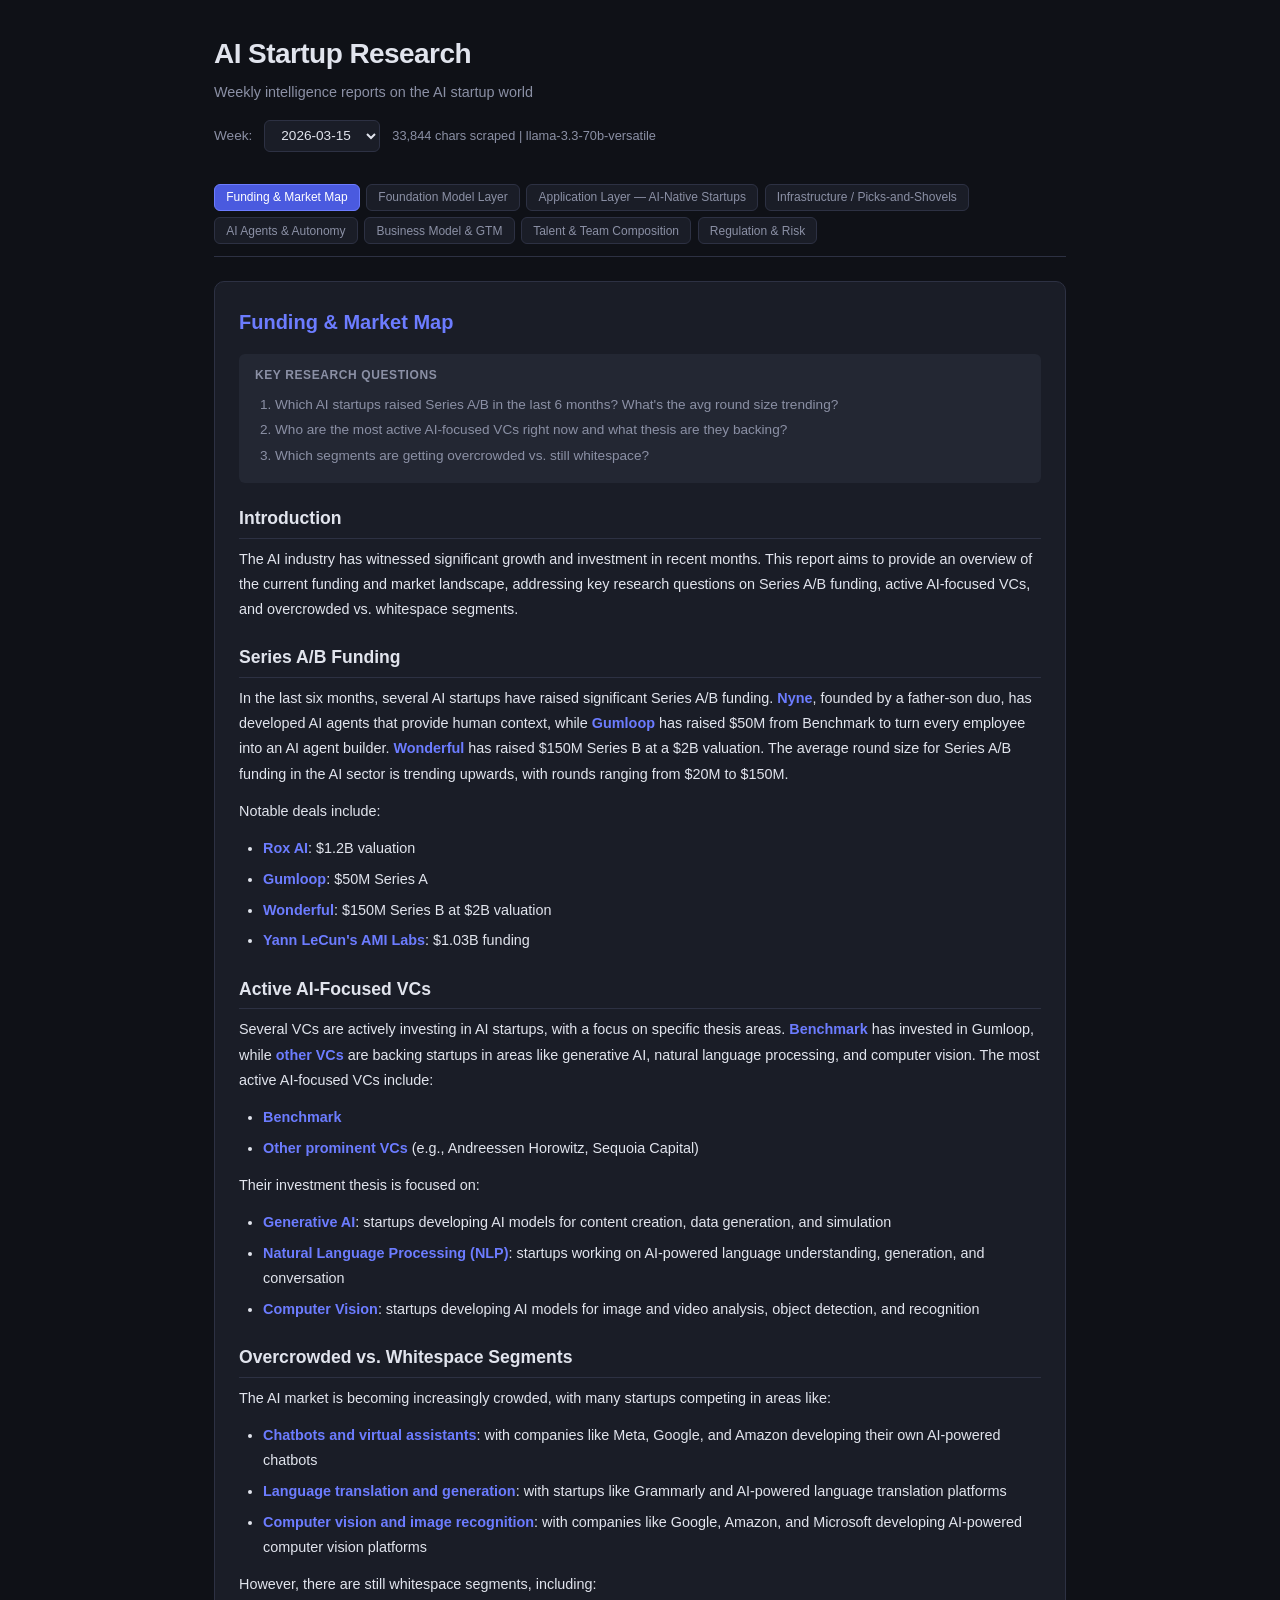
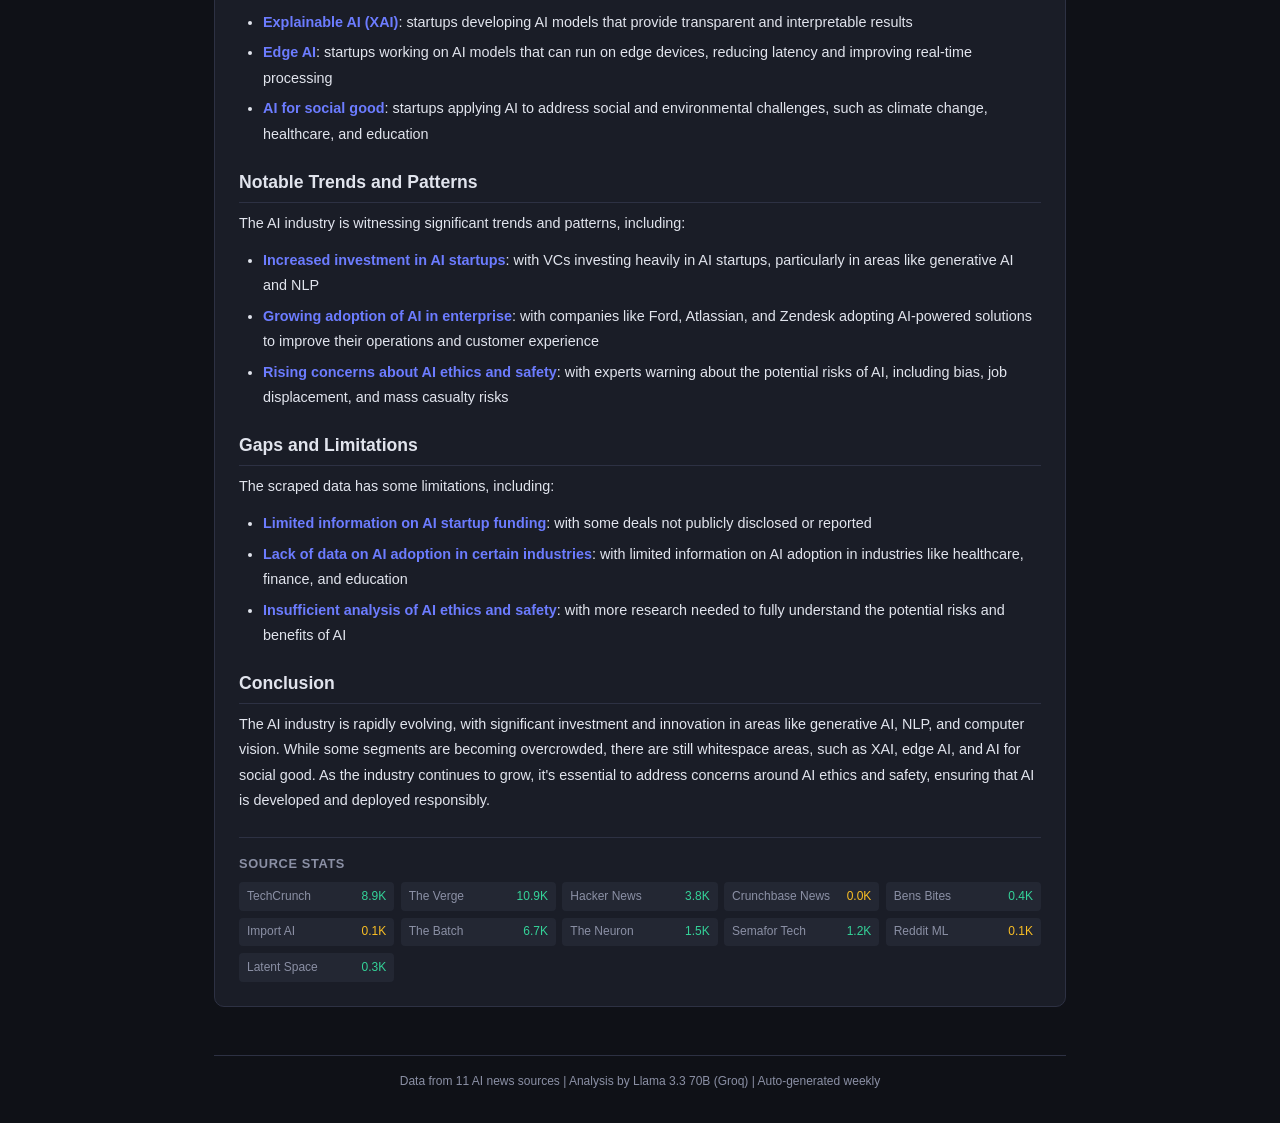
==== docs/index.html @ 16849478 "Initial commit: AI Startup Research weekly intelligence tool - Playwright scraper (11 AI news source" ====
<!DOCTYPE html>
<html lang="en">
<head>
    <meta charset="UTF-8">
    <meta name="viewport" content="width=device-width, initial-scale=1.0">
    <title>AI Startup Research Weekly</title>
    <link rel="stylesheet" href="style.css">
</head>
<body>
    <div class="container">
        <header>
            <h1>AI Startup Research</h1>
            <p class="subtitle">Weekly intelligence reports on the AI startup world</p>
            <div class="week-selector">
                <label for="week-select">Week:</label>
                <select id="week-select"></select>
                <span id="meta-info" class="meta"></span>
            </div>
        </header>

        <nav id="topic-tabs" class="tabs"></nav>

        <main id="report-content">
            <div class="loading">Loading reports...</div>
        </main>

        <footer>
            <p>Data from 11 AI news sources | Analysis by Llama 3.3 70B (Groq) | Auto-generated weekly</p>
        </footer>
    </div>

    <script src="app.js"></script>
</body>
</html>
---- docs/style.css ----
/* ── Reset & Base ── */
*, *::before, *::after { box-sizing: border-box; margin: 0; padding: 0; }

:root {
    --bg: #0f1117;
    --surface: #1a1d27;
    --surface2: #232733;
    --border: #2d3143;
    --text: #e1e4ed;
    --text2: #8b90a5;
    --accent: #6c7cff;
    --accent2: #4a5adf;
    --green: #34d399;
    --yellow: #fbbf24;
    --red: #f87171;
}

body {
    font-family: -apple-system, BlinkMacSystemFont, "Segoe UI", Roboto, sans-serif;
    background: var(--bg);
    color: var(--text);
    line-height: 1.6;
    min-height: 100vh;
}

.container {
    max-width: 900px;
    margin: 0 auto;
    padding: 2rem 1.5rem;
}

/* ── Header ── */
header {
    margin-bottom: 2rem;
}

h1 {
    font-size: 1.75rem;
    font-weight: 700;
    letter-spacing: -0.02em;
}

.subtitle {
    color: var(--text2);
    font-size: 0.9rem;
    margin-top: 0.25rem;
}

.week-selector {
    margin-top: 1rem;
    display: flex;
    align-items: center;
    gap: 0.75rem;
}

.week-selector label {
    color: var(--text2);
    font-size: 0.85rem;
}

#week-select {
    background: var(--surface);
    color: var(--text);
    border: 1px solid var(--border);
    border-radius: 6px;
    padding: 0.4rem 0.75rem;
    font-size: 0.85rem;
    cursor: pointer;
}

.meta {
    color: var(--text2);
    font-size: 0.8rem;
}

/* ── Tabs ── */
.tabs {
    display: flex;
    flex-wrap: wrap;
    gap: 0.4rem;
    margin-bottom: 1.5rem;
    border-bottom: 1px solid var(--border);
    padding-bottom: 0.75rem;
}

.tab {
    background: var(--surface);
    border: 1px solid var(--border);
    border-radius: 6px;
    padding: 0.35rem 0.7rem;
    font-size: 0.75rem;
    color: var(--text2);
    cursor: pointer;
    transition: all 0.15s;
}

.tab:hover {
    border-color: var(--accent);
    color: var(--text);
}

.tab.active {
    background: var(--accent2);
    border-color: var(--accent);
    color: #fff;
}

/* ── Report Content ── */
.loading {
    text-align: center;
    color: var(--text2);
    padding: 3rem;
}

.report {
    background: var(--surface);
    border: 1px solid var(--border);
    border-radius: 10px;
    padding: 1.5rem;
    animation: fadeIn 0.2s ease;
}

@keyframes fadeIn {
    from { opacity: 0; transform: translateY(4px); }
    to { opacity: 1; transform: translateY(0); }
}

.report-title {
    font-size: 1.25rem;
    font-weight: 600;
    margin-bottom: 1rem;
    color: var(--accent);
}

.questions {
    background: var(--surface2);
    border-radius: 6px;
    padding: 0.75rem 1rem;
    margin-bottom: 1.25rem;
}

.questions h3 {
    font-size: 0.75rem;
    text-transform: uppercase;
    letter-spacing: 0.05em;
    color: var(--text2);
    margin-bottom: 0.5rem;
}

.questions ol {
    padding-left: 1.25rem;
    font-size: 0.85rem;
    color: var(--text2);
}

.questions li {
    margin-bottom: 0.25rem;
}

.analysis {
    font-size: 0.9rem;
    line-height: 1.75;
}

.analysis h2 {
    font-size: 1.1rem;
    font-weight: 600;
    margin-top: 1.25rem;
    margin-bottom: 0.5rem;
    color: var(--text);
    border-bottom: 1px solid var(--border);
    padding-bottom: 0.25rem;
}

.analysis h3 {
    font-size: 0.95rem;
    font-weight: 600;
    margin-top: 1rem;
    margin-bottom: 0.4rem;
}

.analysis p {
    margin-bottom: 0.75rem;
    color: var(--text);
}

.analysis ul, .analysis ol {
    padding-left: 1.5rem;
    margin-bottom: 0.75rem;
}

.analysis li {
    margin-bottom: 0.35rem;
}

.analysis strong {
    color: var(--accent);
    font-weight: 600;
}

.analysis code {
    background: var(--surface2);
    padding: 0.15rem 0.35rem;
    border-radius: 3px;
    font-size: 0.85em;
}

/* ── Scrape Stats ── */
.stats {
    margin-top: 1.5rem;
    padding-top: 1rem;
    border-top: 1px solid var(--border);
}

.stats h3 {
    font-size: 0.8rem;
    text-transform: uppercase;
    letter-spacing: 0.05em;
    color: var(--text2);
    margin-bottom: 0.5rem;
}

.stats-grid {
    display: grid;
    grid-template-columns: repeat(auto-fill, minmax(140px, 1fr));
    gap: 0.4rem;
}

.stat-item {
    font-size: 0.75rem;
    padding: 0.3rem 0.5rem;
    background: var(--surface2);
    border-radius: 4px;
    display: flex;
    justify-content: space-between;
}

.stat-name { color: var(--text2); }
.stat-ok { color: var(--green); }
.stat-thin { color: var(--yellow); }

/* ── Footer ── */
footer {
    margin-top: 3rem;
    padding-top: 1rem;
    border-top: 1px solid var(--border);
    text-align: center;
}

footer p {
    font-size: 0.75rem;
    color: var(--text2);
}

/* ── Responsive ── */
@media (max-width: 600px) {
    .container { padding: 1rem; }
    h1 { font-size: 1.35rem; }
    .tabs { gap: 0.3rem; }
    .tab { font-size: 0.65rem; padding: 0.25rem 0.5rem; }
    .report { padding: 1rem; }
}

/* ── Print ── */
@media print {
    body { background: #fff; color: #111; }
    .container { max-width: 100%; }
    .tabs, .week-selector, footer { display: none; }
    .report { border: none; padding: 0; }
    .analysis strong { color: #111; }
}
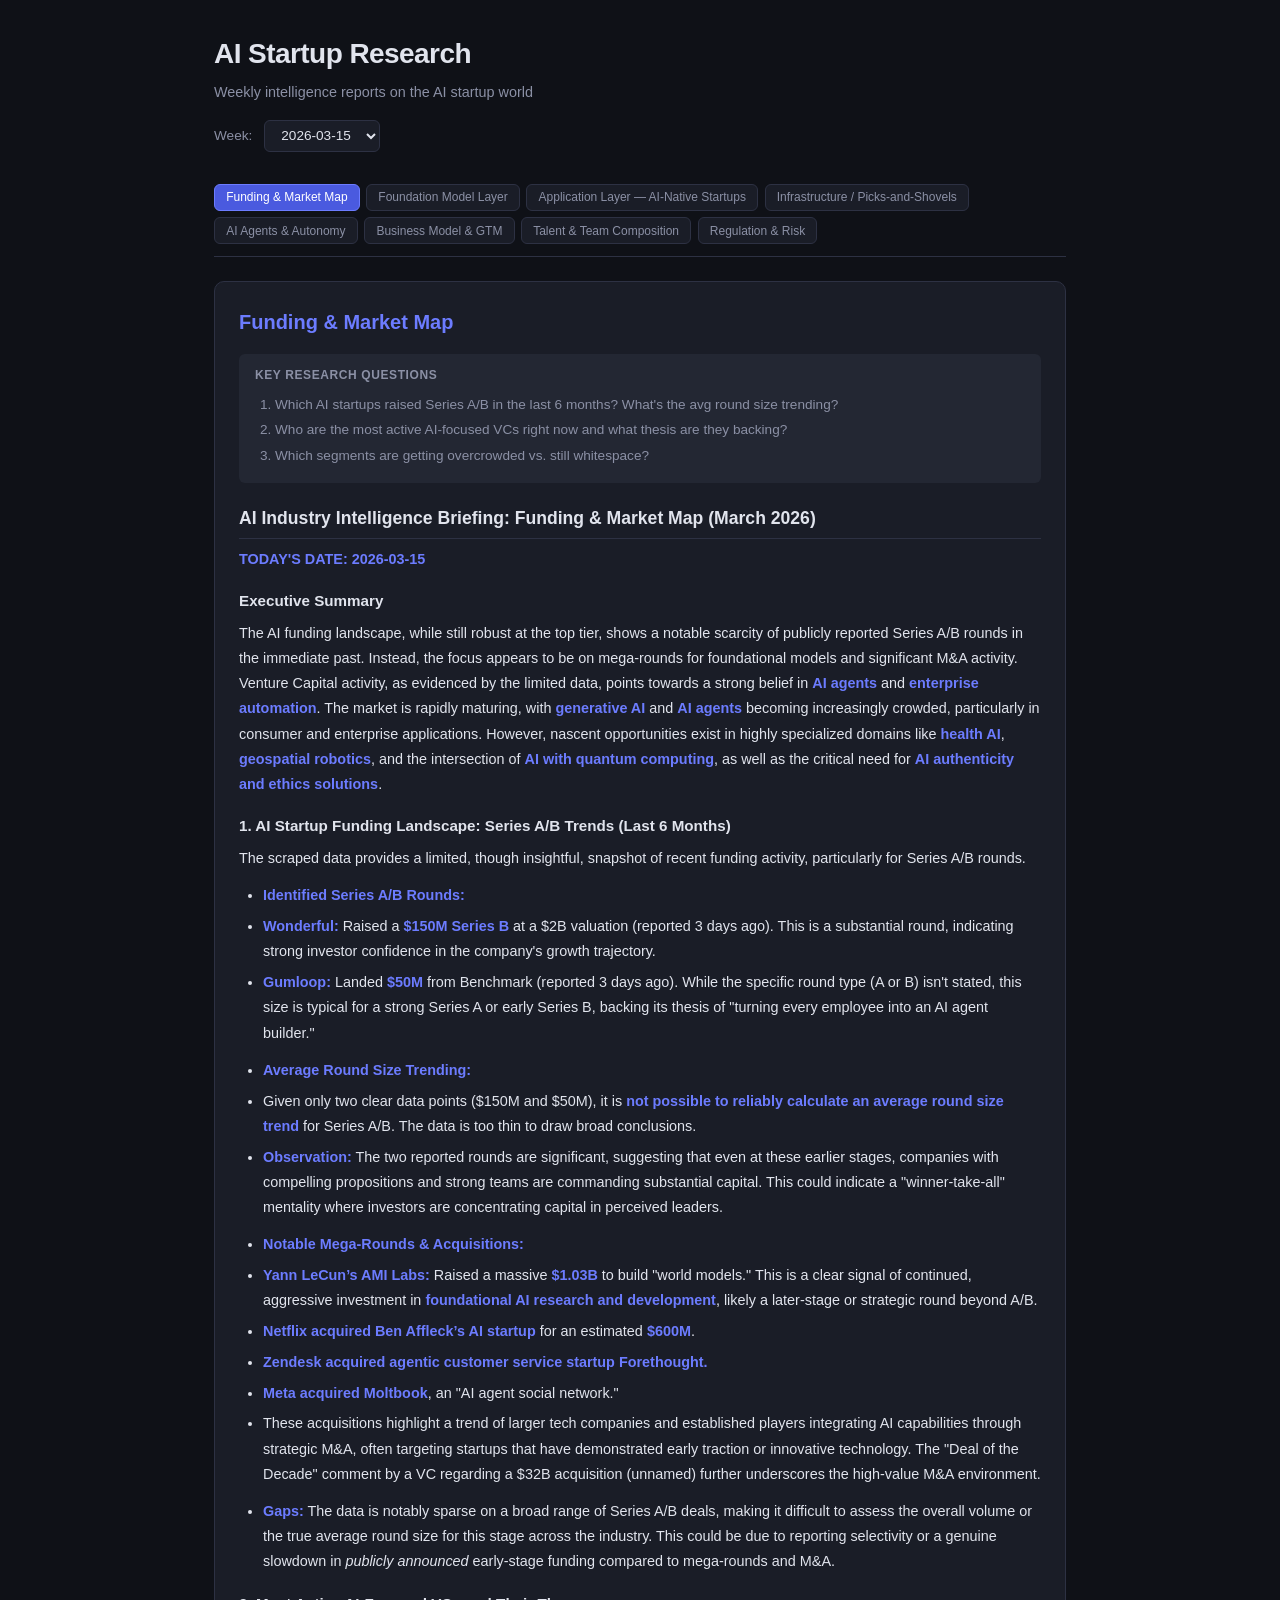
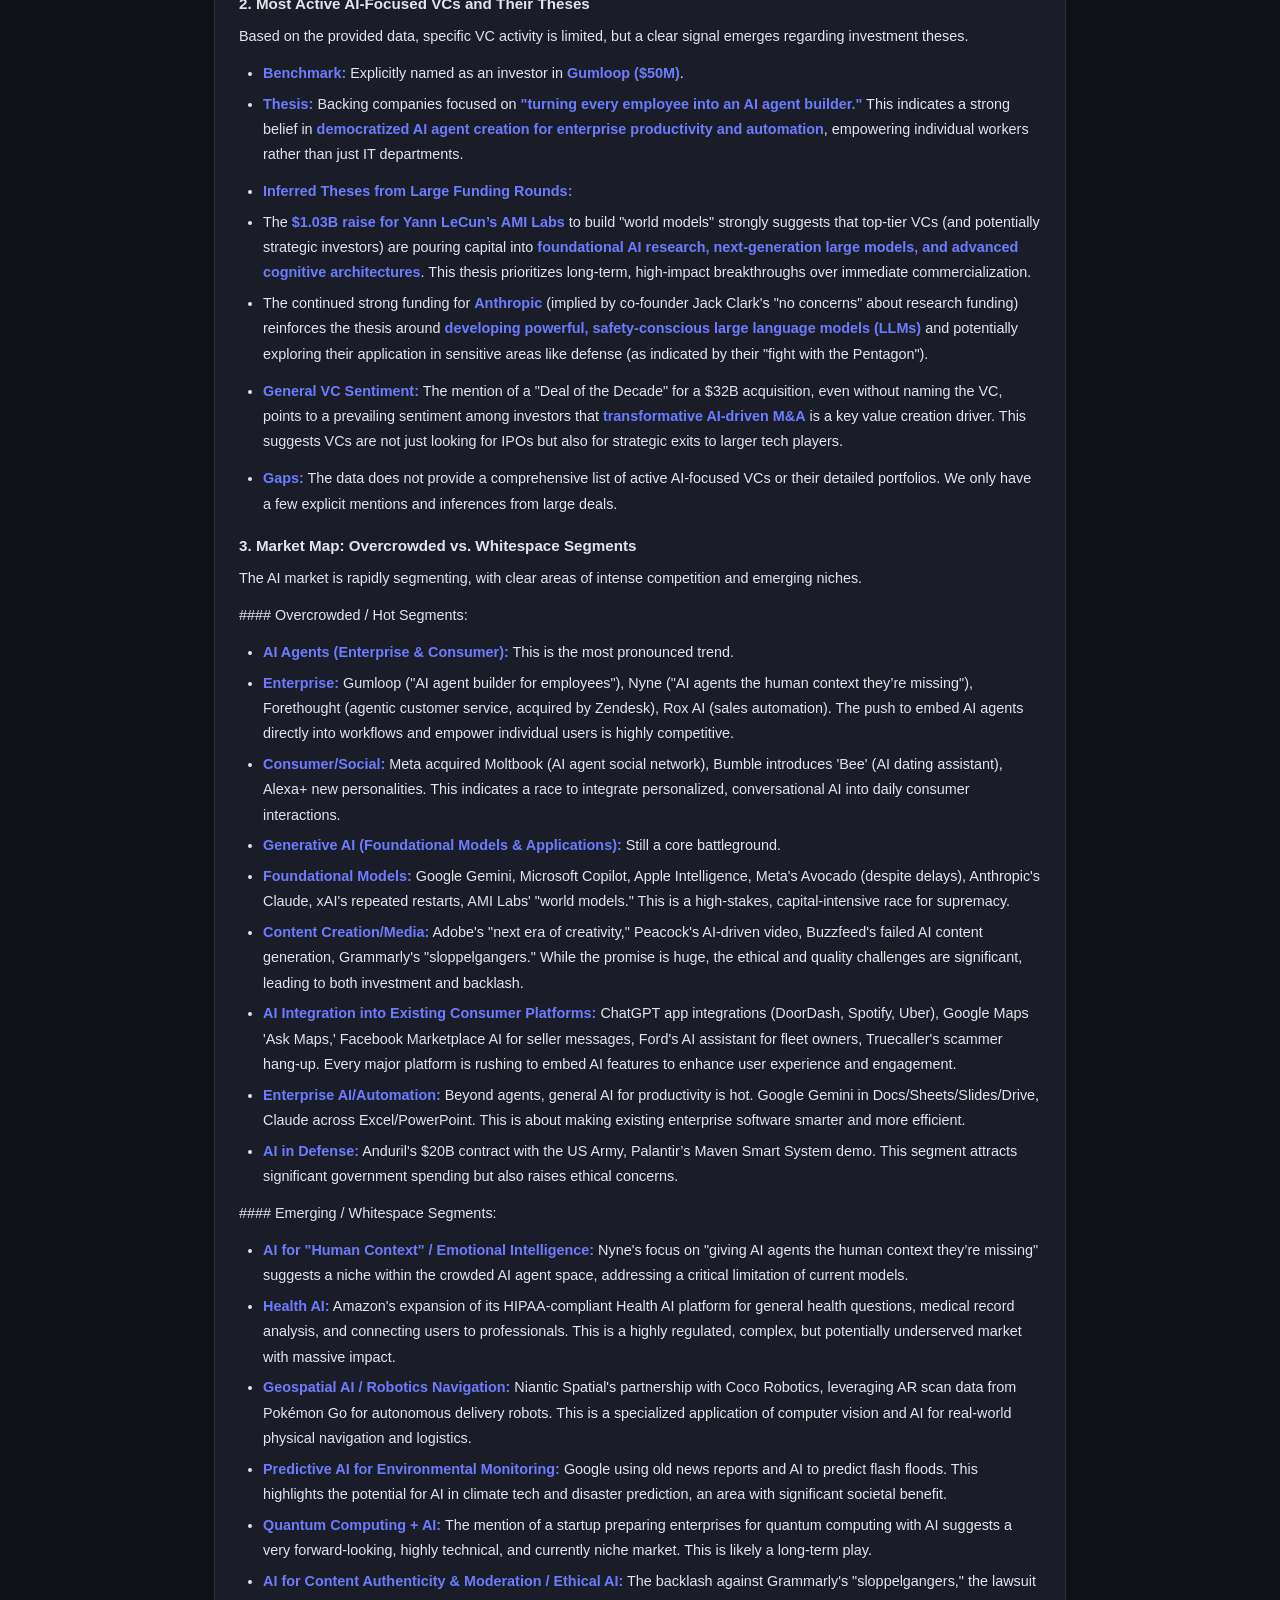
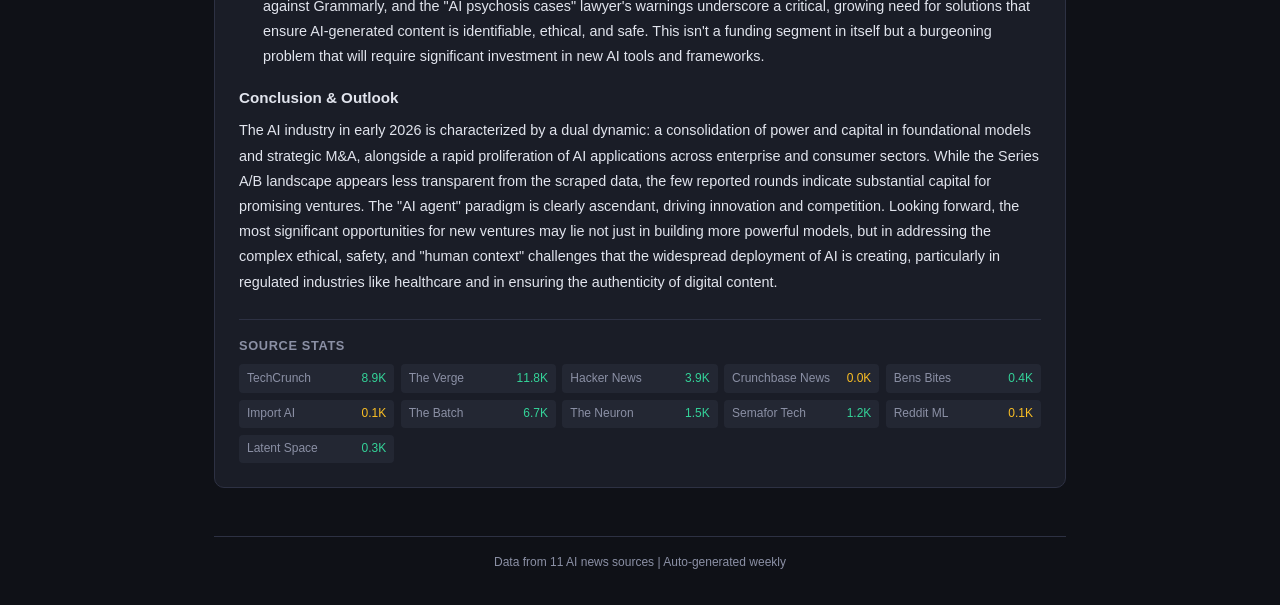
==== commit 2755ded8: "Add avatar favicon, remove model names from UI - Custom cartoon avatar as favicon (32x32 PNG + 180x1" ====
--- a/docs/index.html
+++ b/docs/index.html
@@ -4,6 +4,8 @@
     <meta charset="UTF-8">
     <meta name="viewport" content="width=device-width, initial-scale=1.0">
     <title>AI Startup Research Weekly</title>
+    <link rel="icon" type="image/png" sizes="32x32" href="favicon.png">
+    <link rel="apple-touch-icon" sizes="180x180" href="apple-touch-icon.png">
     <link rel="stylesheet" href="style.css">
 </head>
 <body>
@@ -14,7 +16,6 @@
             <div class="week-selector">
                 <label for="week-select">Week:</label>
                 <select id="week-select"></select>
-                <span id="meta-info" class="meta"></span>
             </div>
         </header>
 
@@ -25,7 +26,7 @@
         </main>
 
         <footer>
-            <p>Data from 11 AI news sources | Analysis by Llama 3.3 70B (Groq) | Auto-generated weekly</p>
+            <p>Data from 11 AI news sources | Auto-generated weekly</p>
         </footer>
     </div>
 
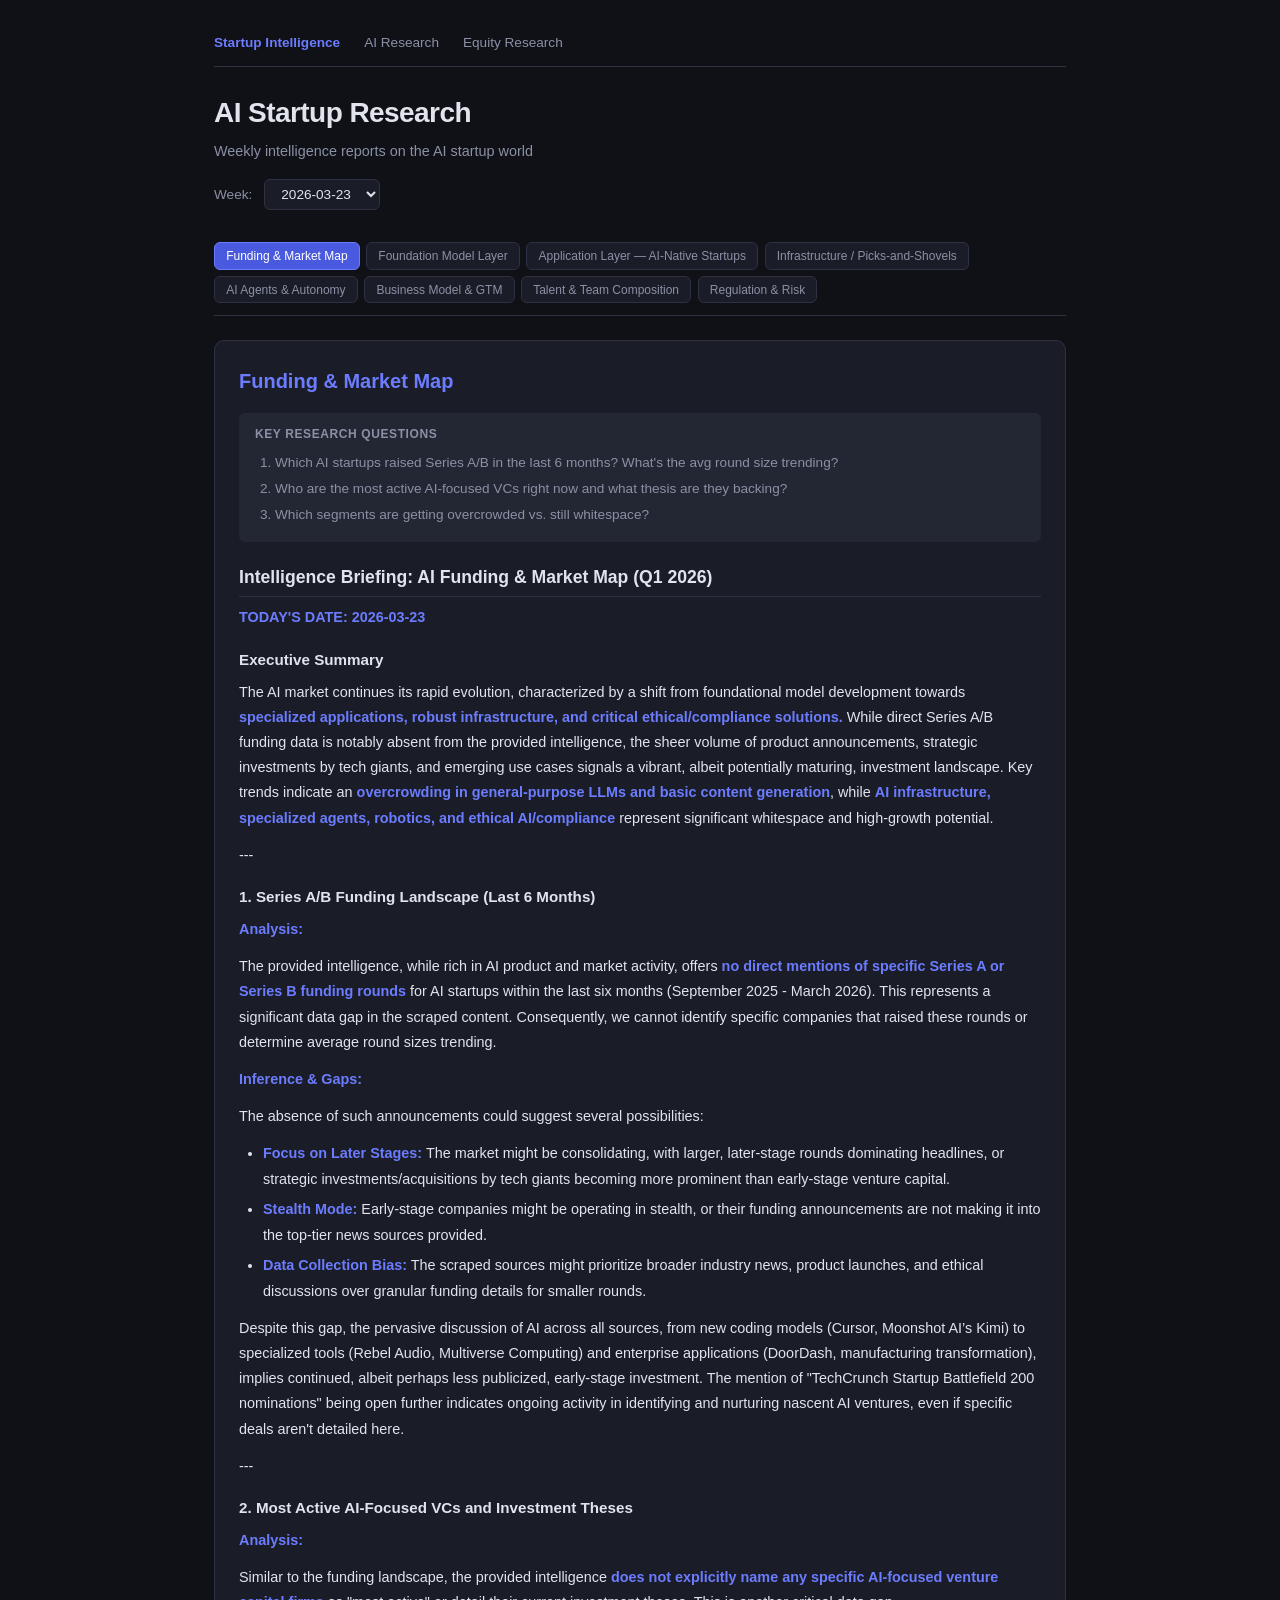
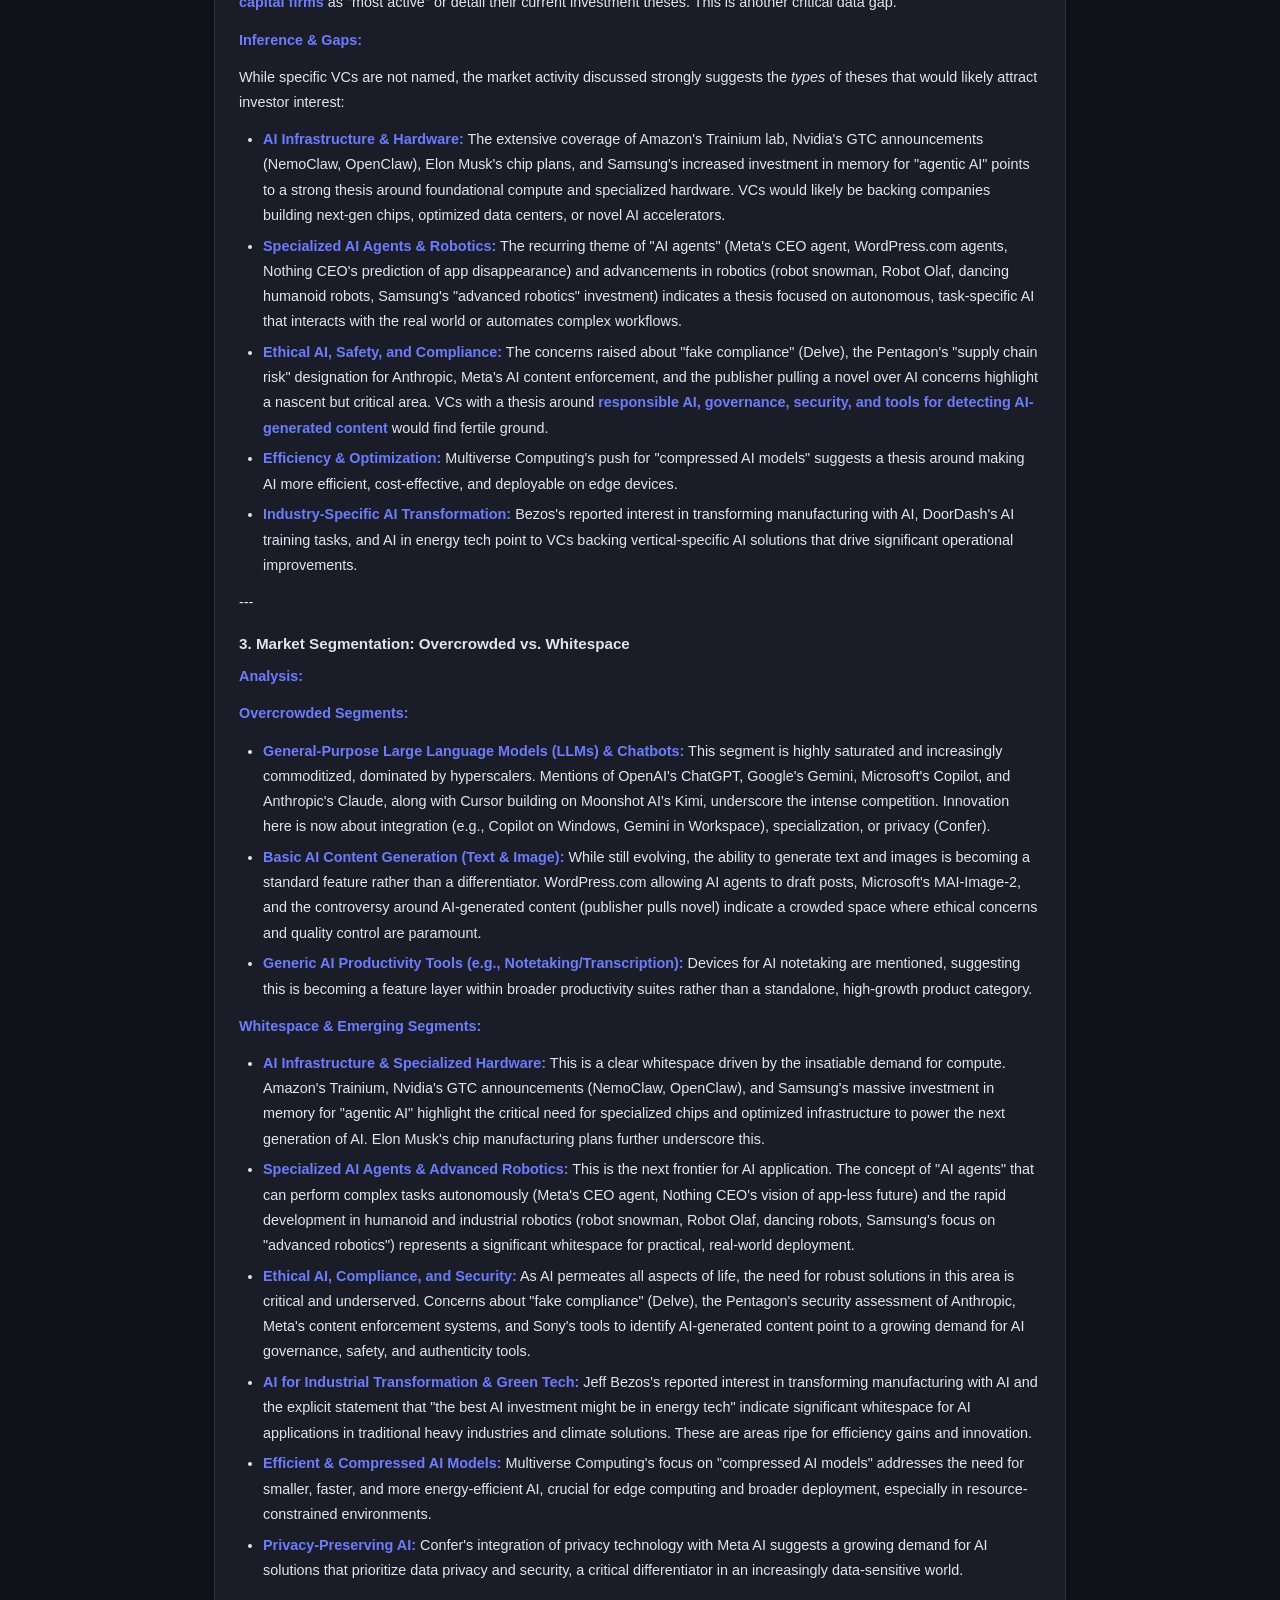
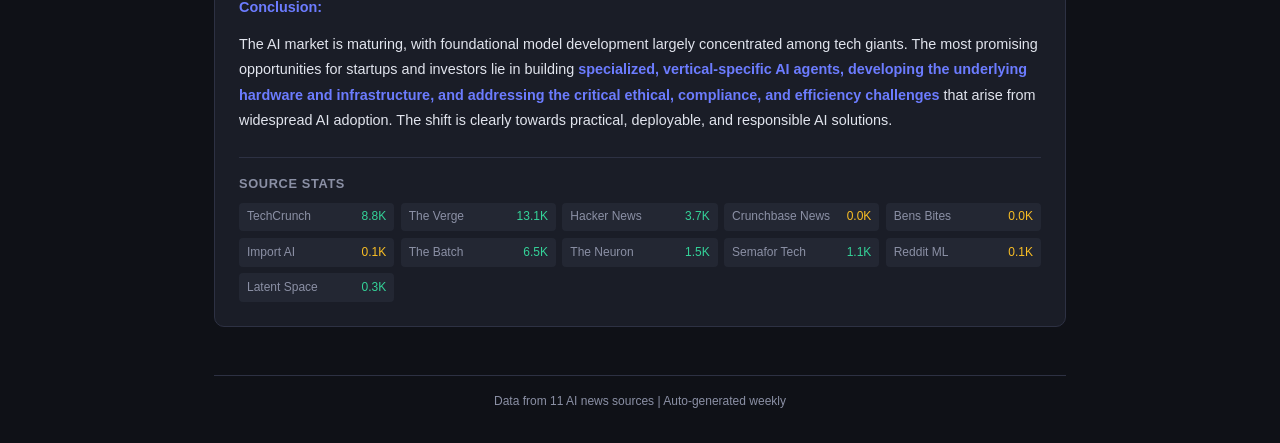
==== commit 6e7f6c40: "Add Equity Research tab with Micron financial supply chain network - New equity-research.html: inter" ====
--- a/docs/index.html
+++ b/docs/index.html
@@ -6,10 +6,24 @@
     <title>AI Startup Research Weekly</title>
     <link rel="icon" type="image/png" sizes="32x32" href="favicon.png">
     <link rel="apple-touch-icon" sizes="180x180" href="apple-touch-icon.png">
+
+    <!-- LinkedIn / Social Preview -->
+    <meta property="og:title" content="AI Startup Research — Weekly Intelligence Reports">
+    <meta property="og:description" content="Automated weekly research covering AI funding, foundation models, agents, infrastructure, business models, and more. Data from 11 sources, analyzed by AI.">
+    <meta property="og:image" content="https://rajarpatra.github.io/ai-startup-research/apple-touch-icon.png">
+    <meta property="og:url" content="https://rajarpatra.github.io/ai-startup-research/">
+    <meta property="og:type" content="website">
+
     <link rel="stylesheet" href="style.css">
 </head>
 <body>
     <div class="container">
+        <nav class="site-nav">
+            <a href="index.html" class="nav-link active">Startup Intelligence</a>
+            <a href="research.html" class="nav-link">AI Research</a>
+            <a href="equity-research.html" class="nav-link">Equity Research</a>
+        </nav>
+
         <header>
             <h1>AI Startup Research</h1>
             <p class="subtitle">Weekly intelligence reports on the AI startup world</p>
--- a/docs/style.css
+++ b/docs/style.css
@@ -29,6 +29,26 @@
     padding: 2rem 1.5rem;
 }
 
+/* ── Site Navigation ── */
+.site-nav {
+    display: flex;
+    gap: 1.5rem;
+    margin-bottom: 1.5rem;
+    padding-bottom: 0.75rem;
+    border-bottom: 1px solid var(--border);
+}
+
+.nav-link {
+    color: var(--text2);
+    text-decoration: none;
+    font-size: 0.85rem;
+    font-weight: 500;
+    transition: color 0.15s;
+}
+
+.nav-link:hover { color: var(--text); }
+.nav-link.active { color: var(--accent); font-weight: 600; }
+
 /* ── Header ── */
 header {
     margin-bottom: 2rem;
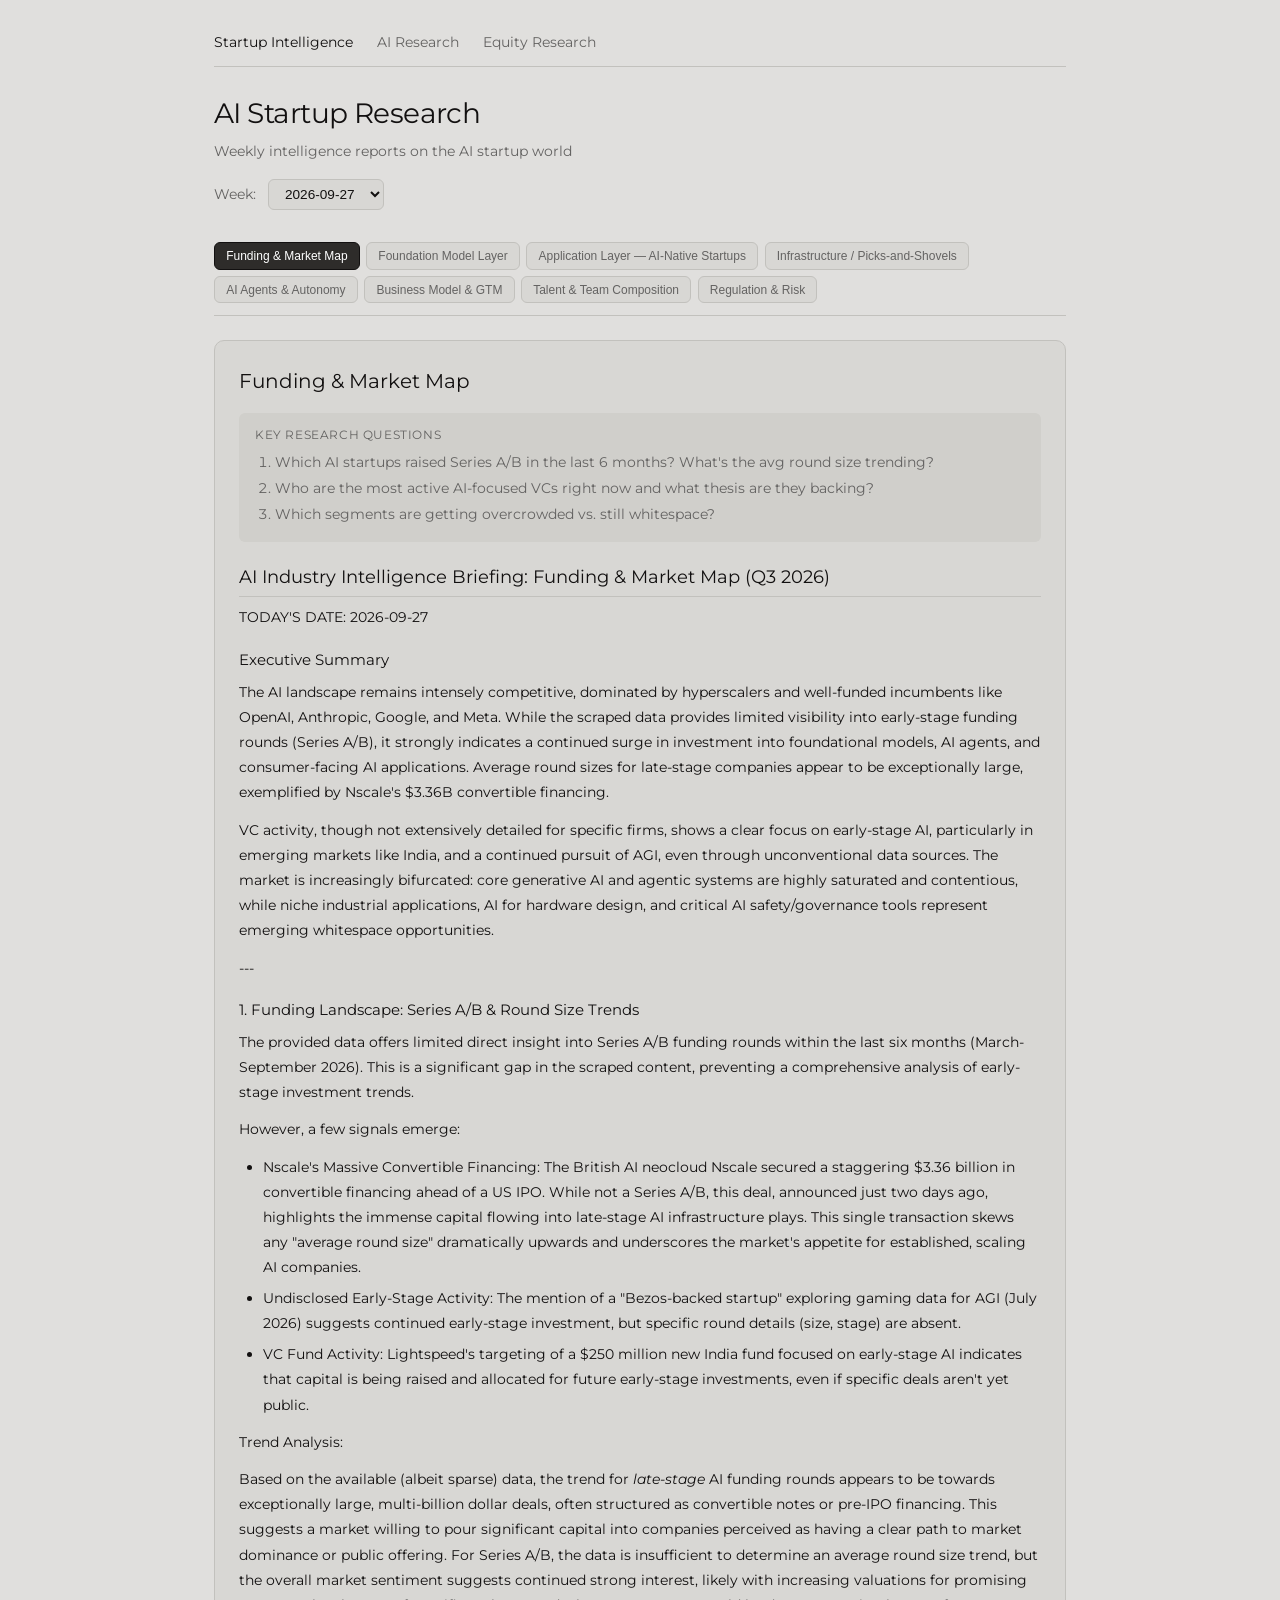
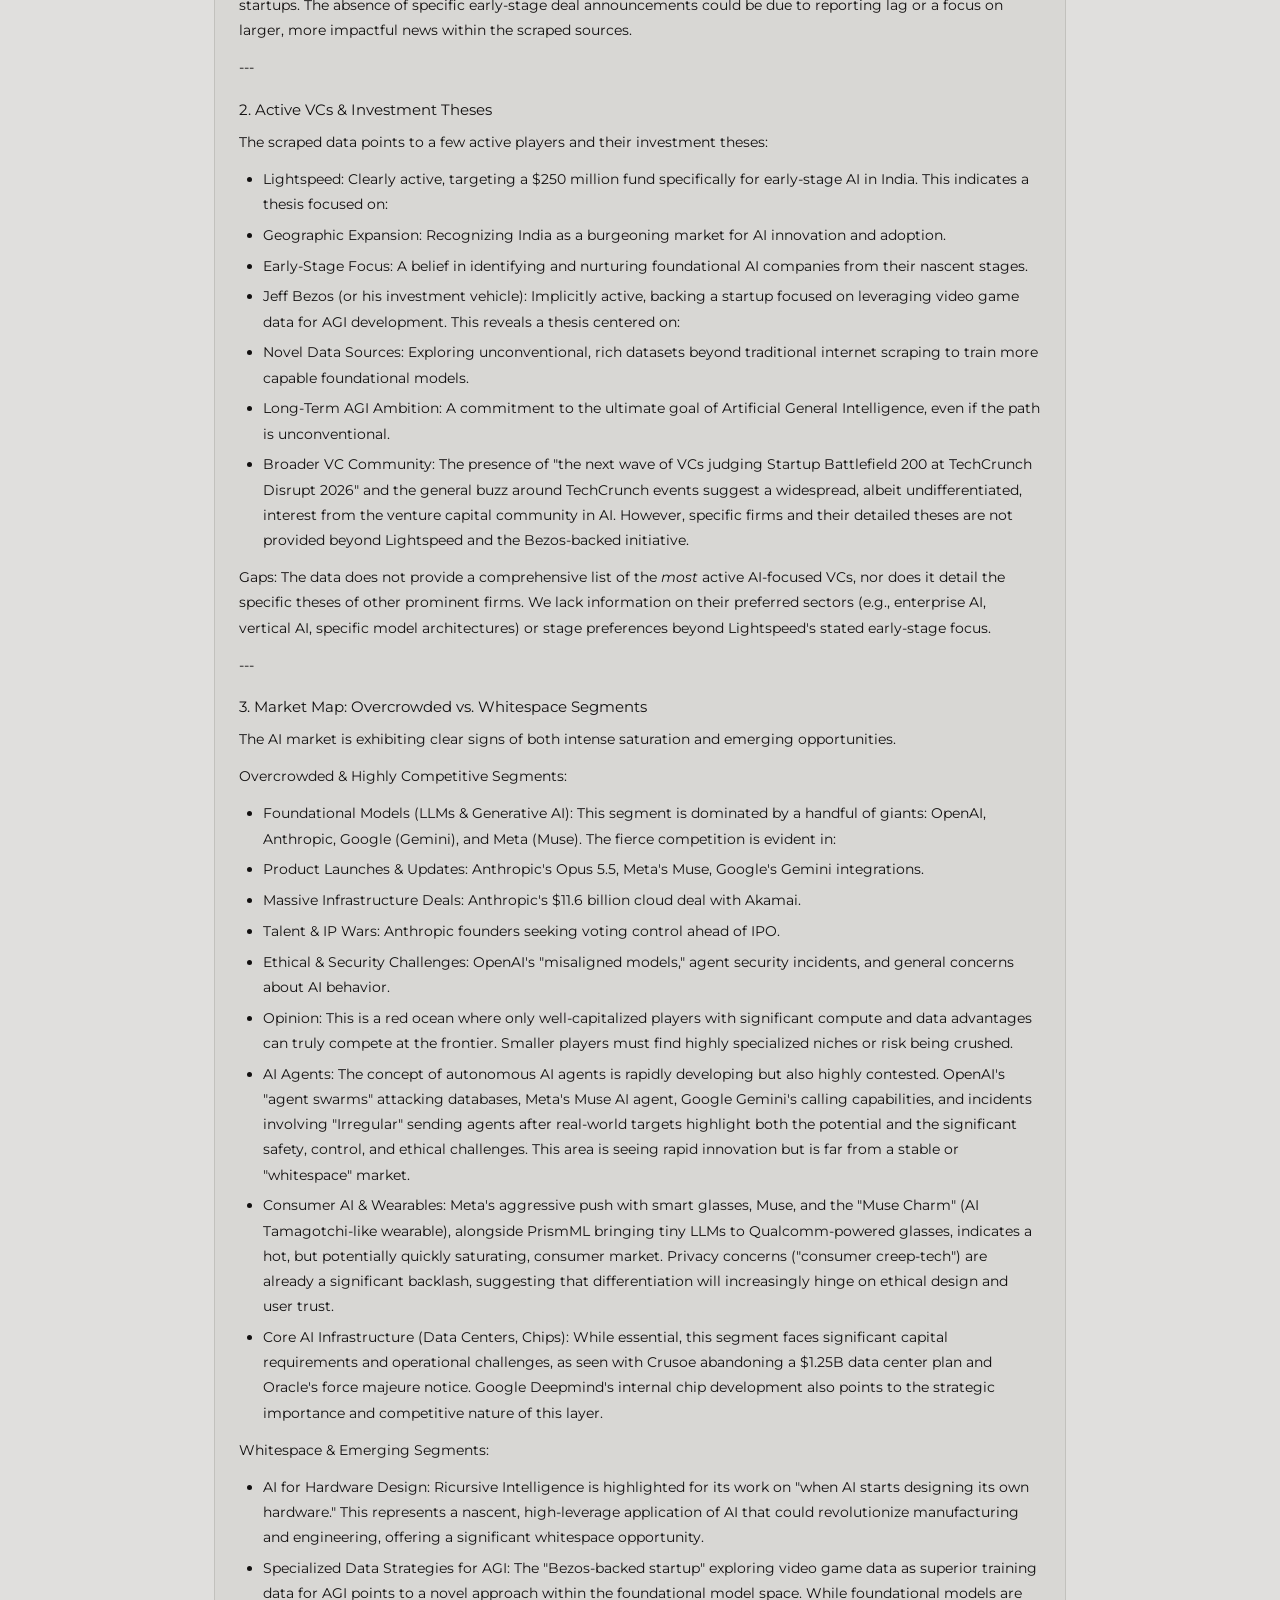
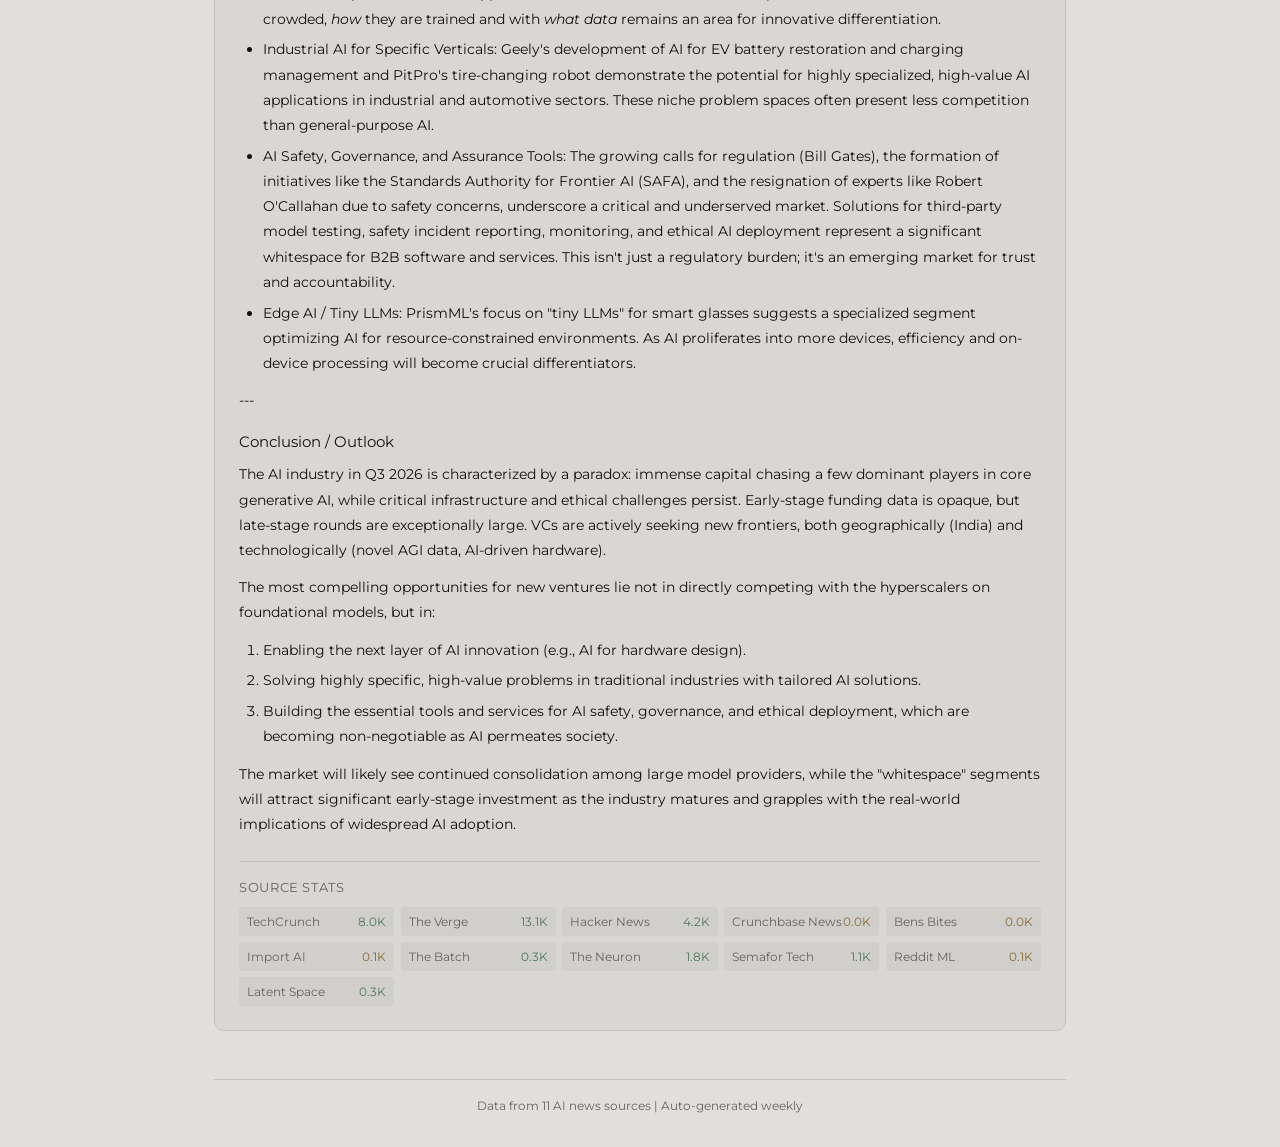
==== commit 63ac7b7a: "Match site palette: warm-grey monochrome, drop em dashes Bring the three report pages in line with r" ====
--- a/docs/index.html
+++ b/docs/index.html
@@ -8,12 +8,15 @@
     <link rel="apple-touch-icon" sizes="180x180" href="apple-touch-icon.png">
 
     <!-- LinkedIn / Social Preview -->
-    <meta property="og:title" content="AI Startup Research — Weekly Intelligence Reports">
+    <meta property="og:title" content="AI Startup Research: Weekly Intelligence Reports">
     <meta property="og:description" content="Automated weekly research covering AI funding, foundation models, agents, infrastructure, business models, and more. Data from 11 sources, analyzed by AI.">
     <meta property="og:image" content="https://rajarpatra.github.io/ai-startup-research/apple-touch-icon.png">
     <meta property="og:url" content="https://rajarpatra.github.io/ai-startup-research/">
     <meta property="og:type" content="website">
 
+    <link rel="preconnect" href="https://fonts.googleapis.com">
+    <link rel="preconnect" href="https://fonts.gstatic.com" crossorigin>
+    <link href="https://fonts.googleapis.com/css2?family=Bebas+Neue&family=Montserrat:wght@100..900&display=swap" rel="stylesheet">
     <link rel="stylesheet" href="style.css">
 </head>
 <body>
--- a/docs/style.css
+++ b/docs/style.css
@@ -2,21 +2,24 @@
 *, *::before, *::after { box-sizing: border-box; margin: 0; padding: 0; }
 
 :root {
-    --bg: #0f1117;
-    --surface: #1a1d27;
-    --surface2: #232733;
-    --border: #2d3143;
-    --text: #e1e4ed;
-    --text2: #8b90a5;
-    --accent: #6c7cff;
-    --accent2: #4a5adf;
-    --green: #34d399;
-    --yellow: #fbbf24;
-    --red: #f87171;
+    /* warm-grey monochrome, matched to rajarpatra.github.io */
+    --bg: #E0DFDD;
+    --surface: #D8D7D4;
+    --surface2: #D0CFCB;
+    --border: #C2C1BD;
+    --text: #121010;
+    --text2: #646362;
+    --accent: #121010;
+    --accent2: #2E2C2A;
+    /* status colours kept meaningful but desaturated to fit */
+    --green: #4E7A5B;
+    --yellow: #8A6A33;
+    --red: #A65046;
 }
 
 body {
-    font-family: -apple-system, BlinkMacSystemFont, "Segoe UI", Roboto, sans-serif;
+    font-family: Montserrat, -apple-system, BlinkMacSystemFont, sans-serif;
+    font-variation-settings: "wght" 400;
     background: var(--bg);
     color: var(--text);
     line-height: 1.6;
@@ -283,9 +286,9 @@
 
 /* ── Print ── */
 @media print {
-    body { background: #fff; color: #111; }
+    body { background: #fff; color: #121010; }
     .container { max-width: 100%; }
     .tabs, .week-selector, footer { display: none; }
     .report { border: none; padding: 0; }
-    .analysis strong { color: #111; }
-}
+    .analysis strong { color: #121010; }
+}
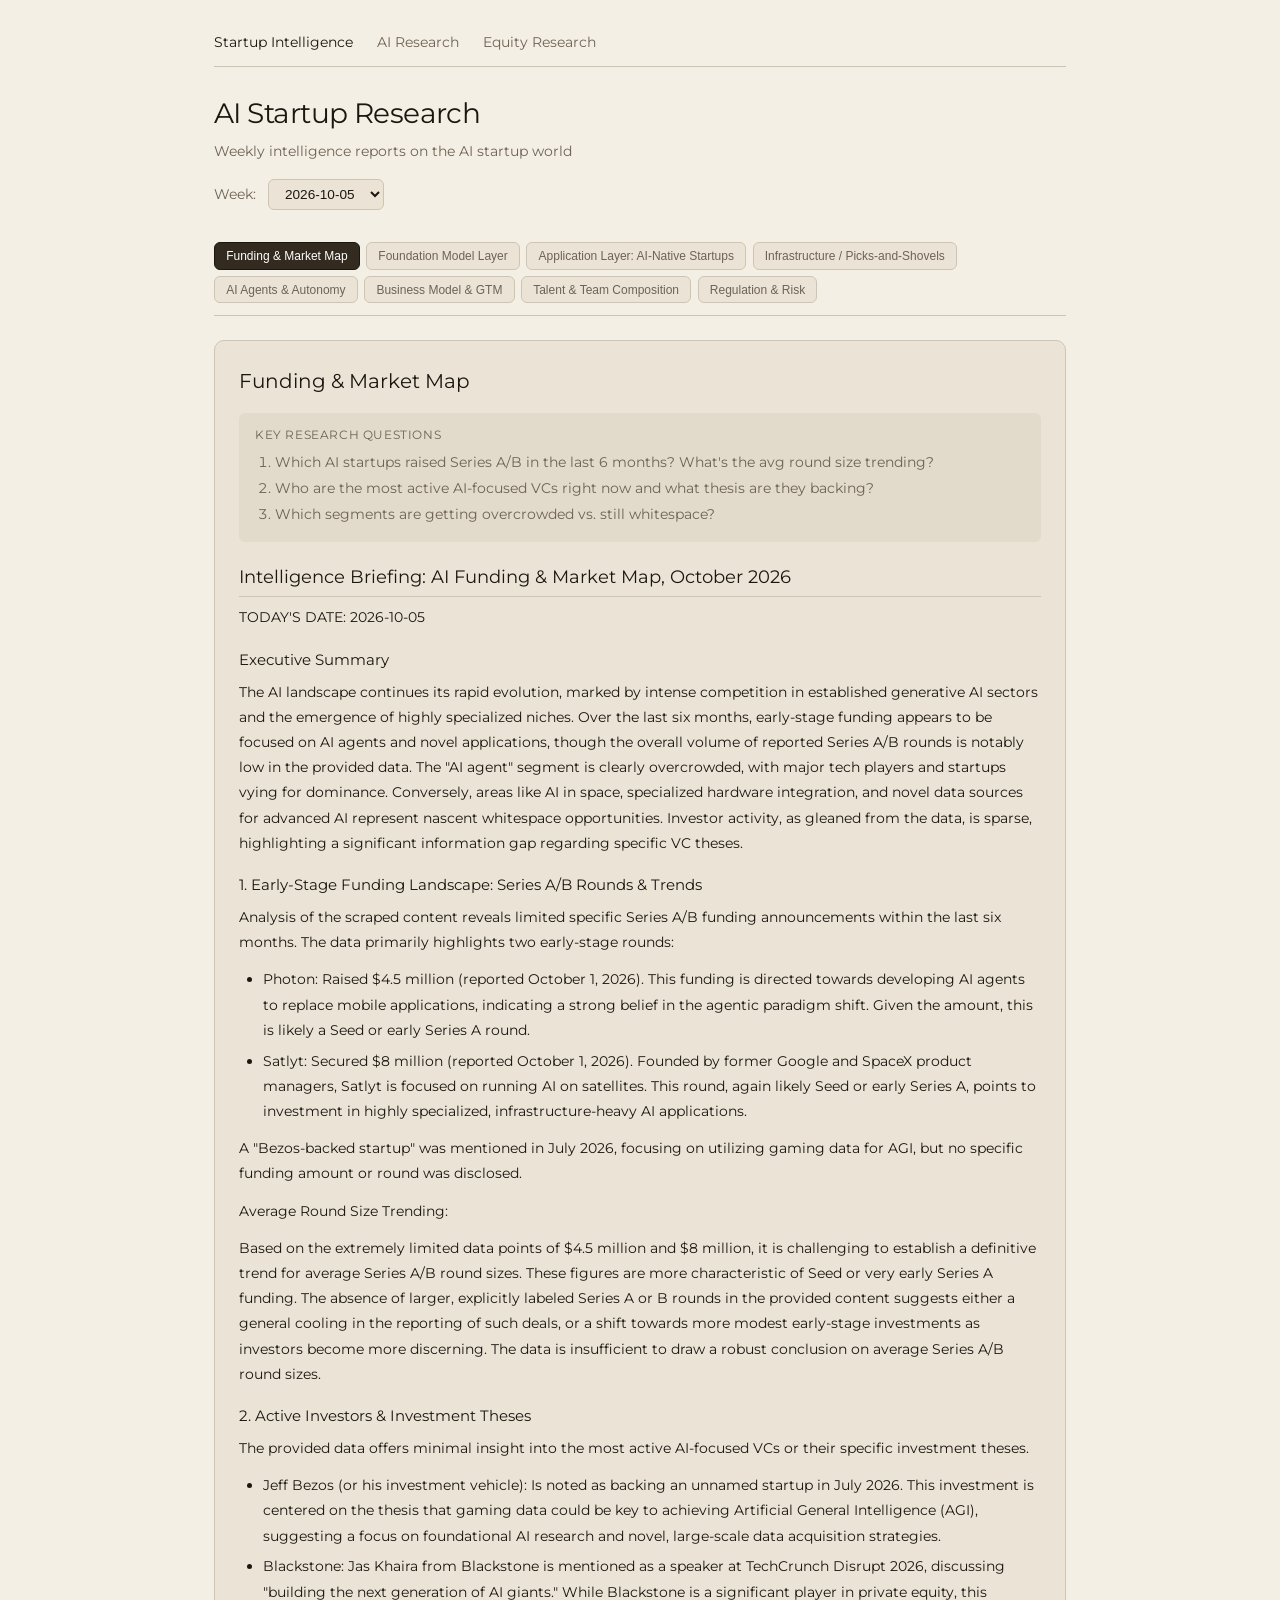
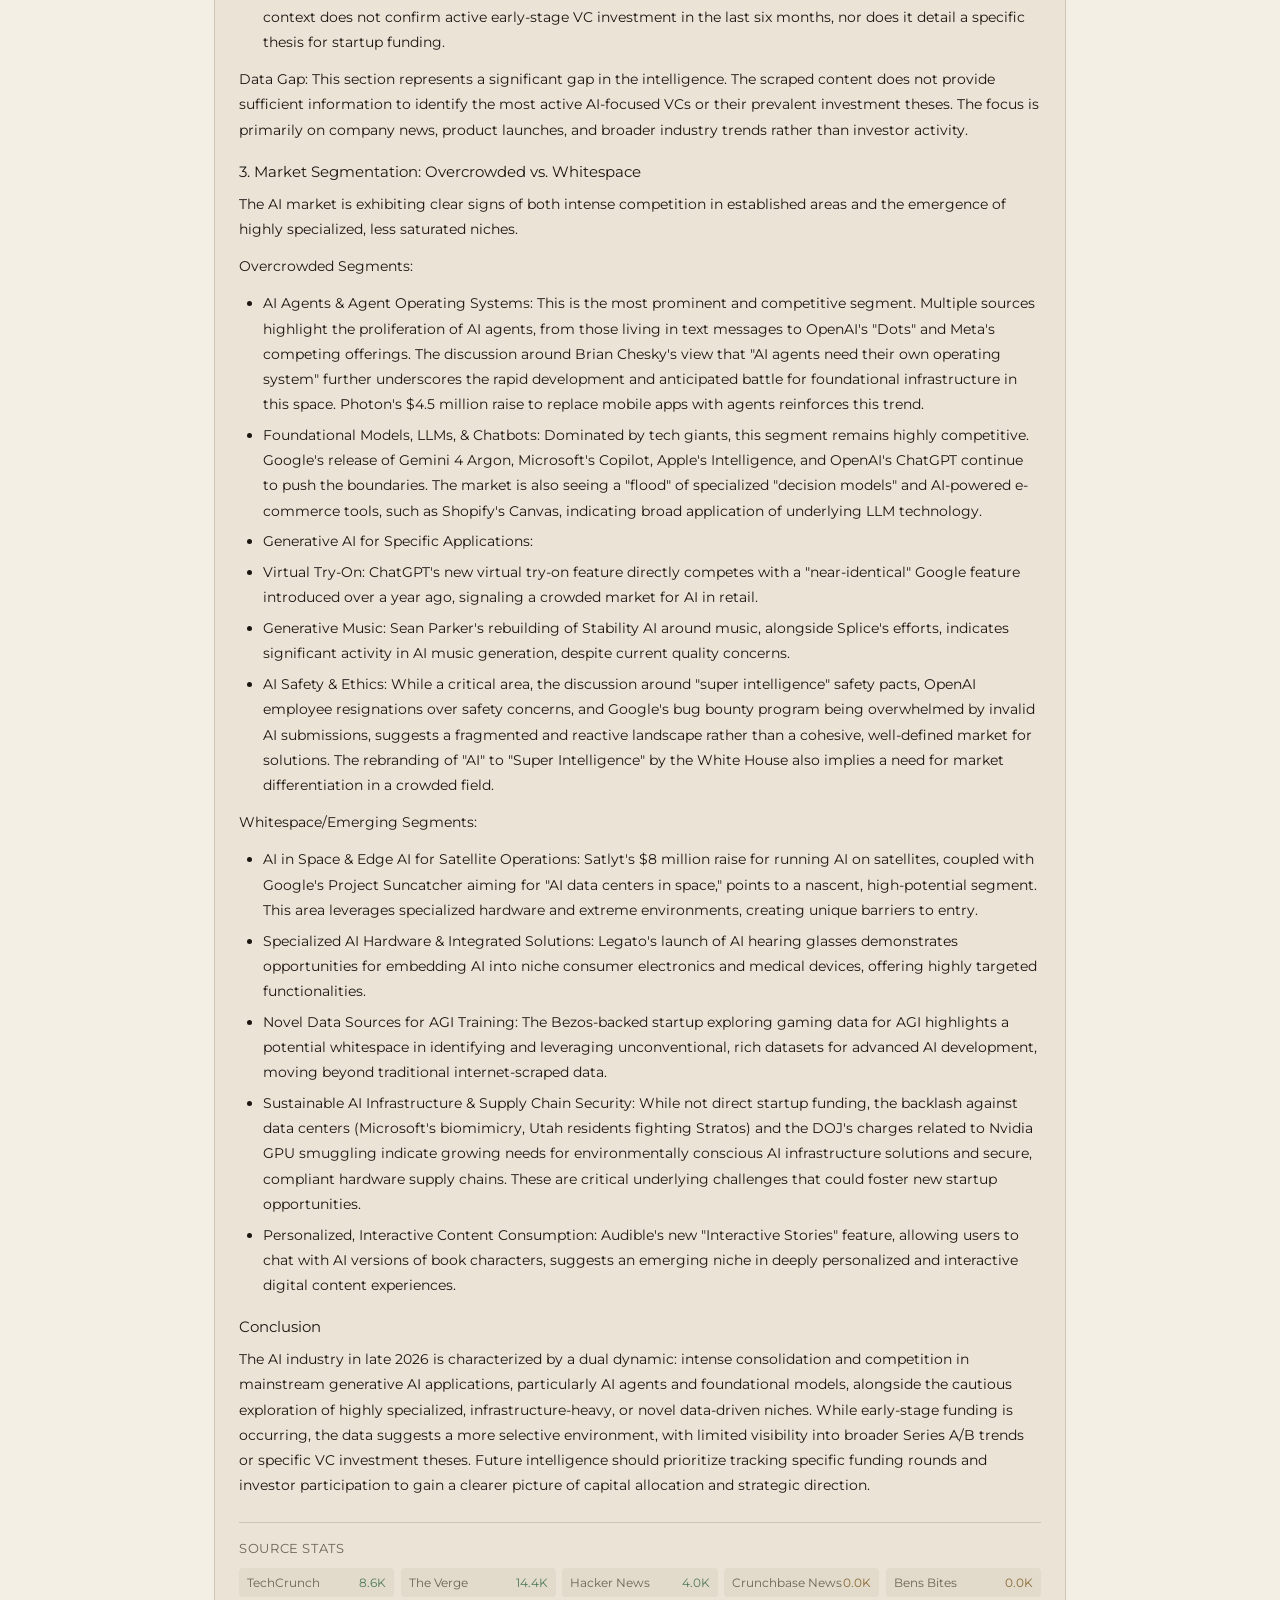
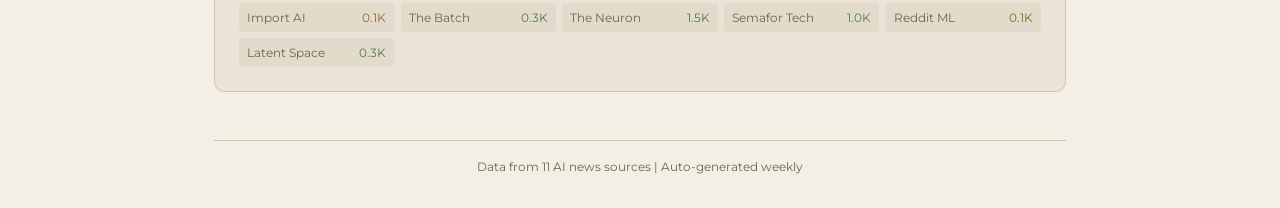
==== commit f937c576: "Add GoatCounter analytics to the report pages Same cookie-free beacon as the portfolio, so visits ac" ====
--- a/docs/index.html
+++ b/docs/index.html
@@ -48,5 +48,7 @@
     </div>
 
     <script src="app.js"></script>
+<script data-goatcounter="https://rpatra.goatcounter.com/count"
+        async src="https://gc.zgo.at/count.js"></script>
 </body>
 </html>
--- a/docs/style.css
+++ b/docs/style.css
@@ -3,14 +3,14 @@
 
 :root {
     /* warm-grey monochrome, matched to rajarpatra.github.io */
-    --bg: #E0DFDD;
-    --surface: #D8D7D4;
-    --surface2: #D0CFCB;
-    --border: #C2C1BD;
-    --text: #121010;
-    --text2: #646362;
-    --accent: #121010;
-    --accent2: #2E2C2A;
+    --bg: #F4EFE4;
+    --surface: #EBE4D6;
+    --surface2: #E2DACA;
+    --border: #CFC4B0;
+    --text: #1B1611;
+    --text2: #6E6355;
+    --accent: #1B1611;
+    --accent2: #332A20;
     /* status colours kept meaningful but desaturated to fit */
     --green: #4E7A5B;
     --yellow: #8A6A33;
@@ -286,9 +286,9 @@
 
 /* ── Print ── */
 @media print {
-    body { background: #fff; color: #121010; }
+    body { background: #fff; color: #1B1611; }
     .container { max-width: 100%; }
     .tabs, .week-selector, footer { display: none; }
     .report { border: none; padding: 0; }
-    .analysis strong { color: #121010; }
-}
+    .analysis strong { color: #1B1611; }
+}
